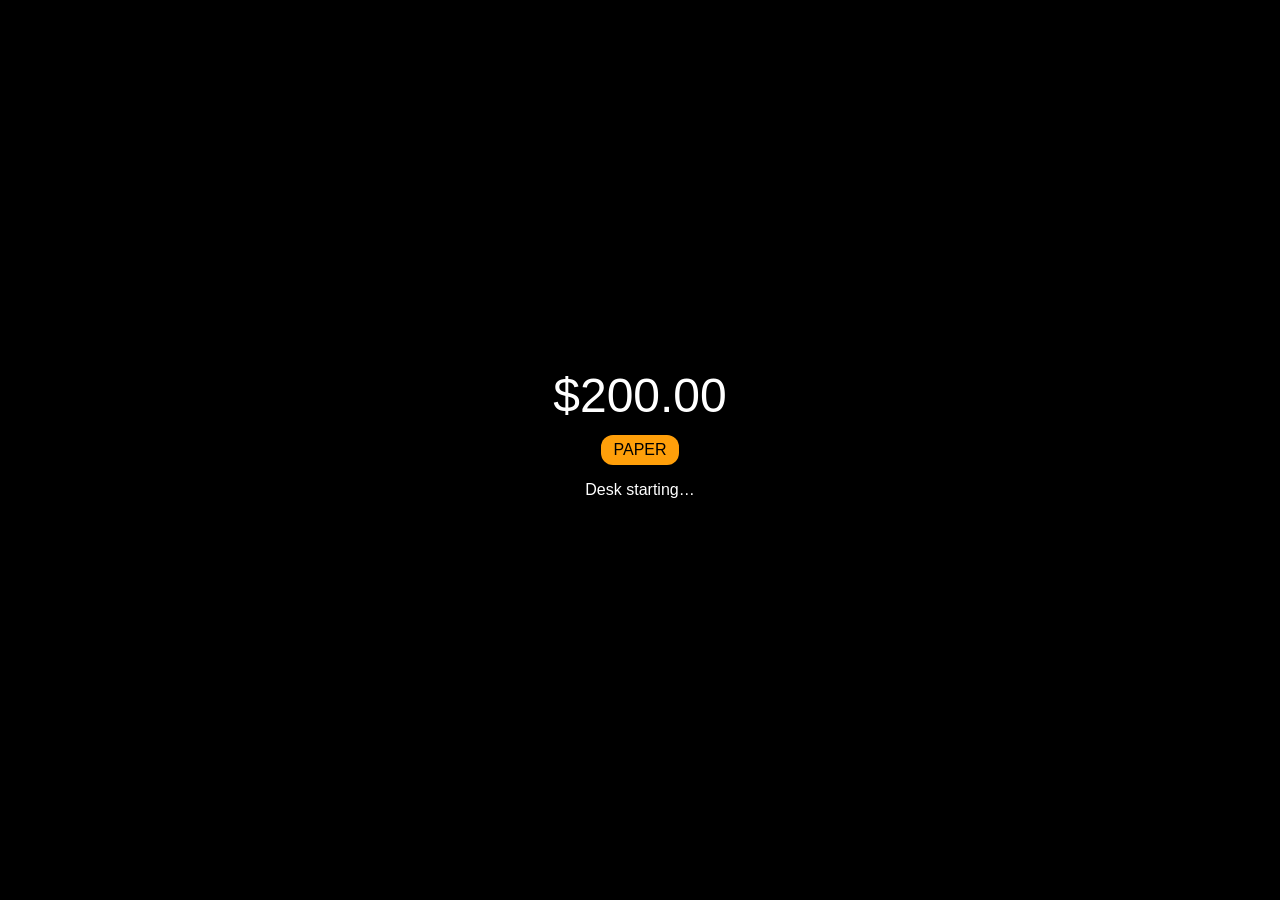
==== index.html @ 4573d561 "Add initial HTML structure for Grok Desk" ====
<!DOCTYPE html>
<html>
<head>
  <meta charset="UTF-8">
  <meta name="viewport" content="width=device-width, initial-scale=1">
  <title>Grok Desk</title>
  <style>
    body { background:#000; color:#fff; font-family:-apple-system,sans-serif; text-align:center; padding-top:40vh; }
    .balance { font-size:48px; }
    .paper { background:#ff9f0a; color:#000; padding:6px 12px; border-radius:12px; display:inline-block; margin-top:12px; }
  </style>
</head>
<body>
  <div class="balance">$200.00</div>
  <div class="paper">PAPER</div>
  <p>Desk starting…</p>
</body>
</html>
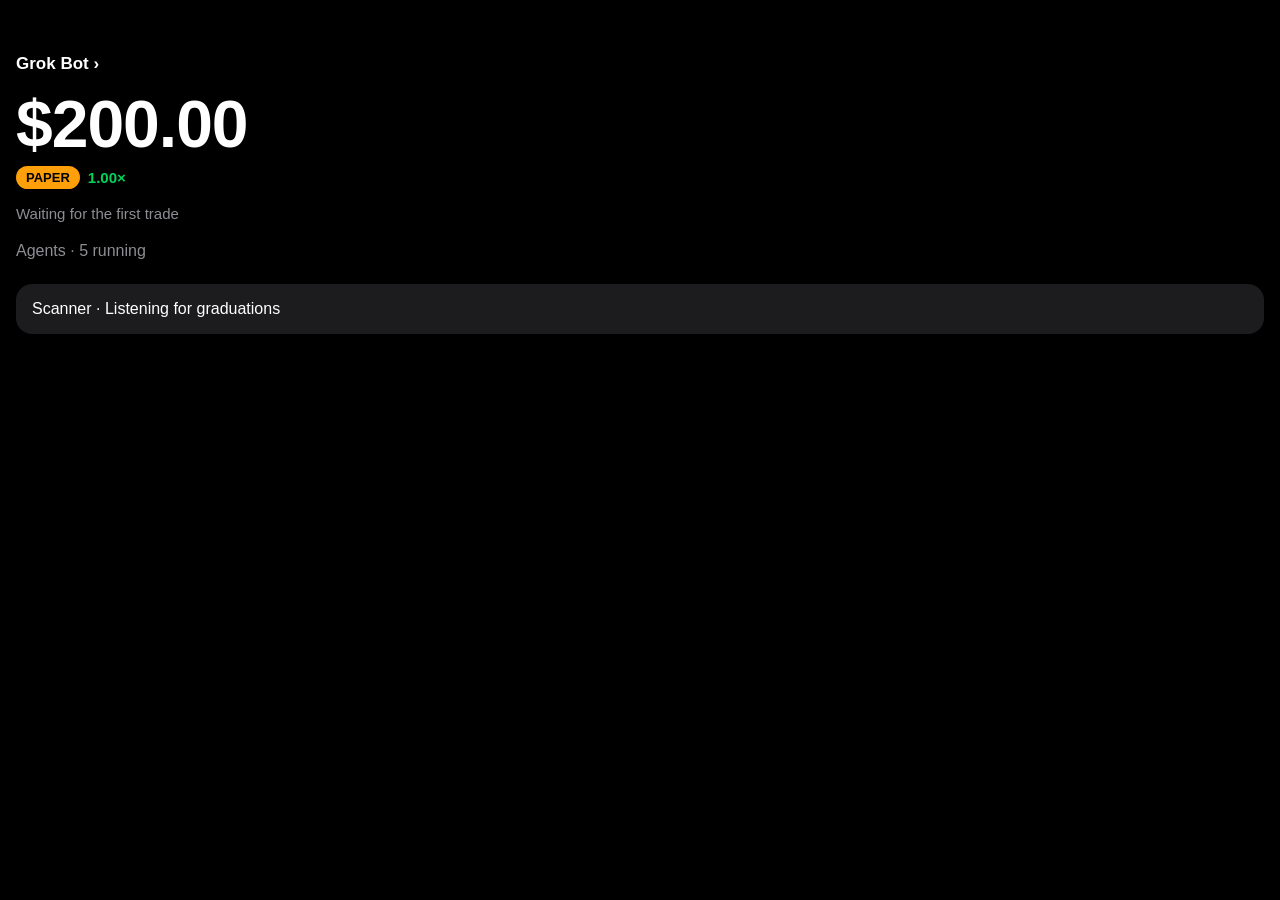
==== commit 5084b561: "Enhance HTML structure and styling for better layout" ====
--- a/index.html
+++ b/index.html
@@ -1,18 +1,40 @@
 <!DOCTYPE html>
-<html>
+<html lang="es">
 <head>
   <meta charset="UTF-8">
-  <meta name="viewport" content="width=device-width, initial-scale=1">
+  <meta name="viewport" content="width=device-width, initial-scale=1, viewport-fit=cover">
+  <meta name="apple-mobile-web-app-capable" content="yes">
+  <meta name="apple-mobile-web-app-status-bar-style" content="black-translucent">
+  <link rel="manifest" href="manifest.json">
   <title>Grok Desk</title>
   <style>
-    body { background:#000; color:#fff; font-family:-apple-system,sans-serif; text-align:center; padding-top:40vh; }
-    .balance { font-size:48px; }
-    .paper { background:#ff9f0a; color:#000; padding:6px 12px; border-radius:12px; display:inline-block; margin-top:12px; }
+    * { box-sizing: border-box; }
+    body { margin: 0; background: #000; color: #fff; font-family: -apple-system, BlinkMacSystemFont, "SF Pro Text", sans-serif; }
+    .navbar { padding: 54px 16px 12px; font-size: 17px; font-weight: 600; }
+    .balance { font-size: 66px; font-weight: 600; padding: 0 16px; font-variant-numeric: tabular-nums; letter-spacing: -1px; }
+    .row { display: flex; align-items: center; gap: 8px; padding: 4px 16px; }
+    .paper { background: #ff9f0a; color: #000; padding: 4px 10px; border-radius: 12px; font-size: 13px; font-weight: 600; }
+    .mult { color: #00d35a; font-size: 15px; font-weight: 600; }
+    .status { padding: 12px 16px; color: rgba(235,235,245,0.6); font-size: 15px; }
+    .agents { padding: 8px 16px; color: rgba(235,235,245,0.6); }
+    .card { margin: 16px; background: #1c1c1e; border-radius: 16px; padding: 16px; }
   </style>
 </head>
 <body>
-  <div class="balance">$200.00</div>
-  <div class="paper">PAPER</div>
-  <p>Desk starting…</p>
+  <div class="navbar">Grok Bot ›</div>
+  <div class="balance" id="balance">$200.00</div>
+  <div class="row">
+    <span class="paper" id="mode">PAPER</span>
+    <span class="mult" id="mult">1.00×</span>
+  </div>
+  <div class="status" id="status">Waiting for the first trade</div>
+  <div class="agents">Agents · 5 running</div>
+  <div class="card">Scanner · Listening for graduations</div>
+  <script>
+    async function refresh() {
+      document.getElementById("status").textContent = "Last check " + new Date().toLocaleTimeString();
+    }
+    setInterval(refresh, 15000);
+  </script>
 </body>
 </html>
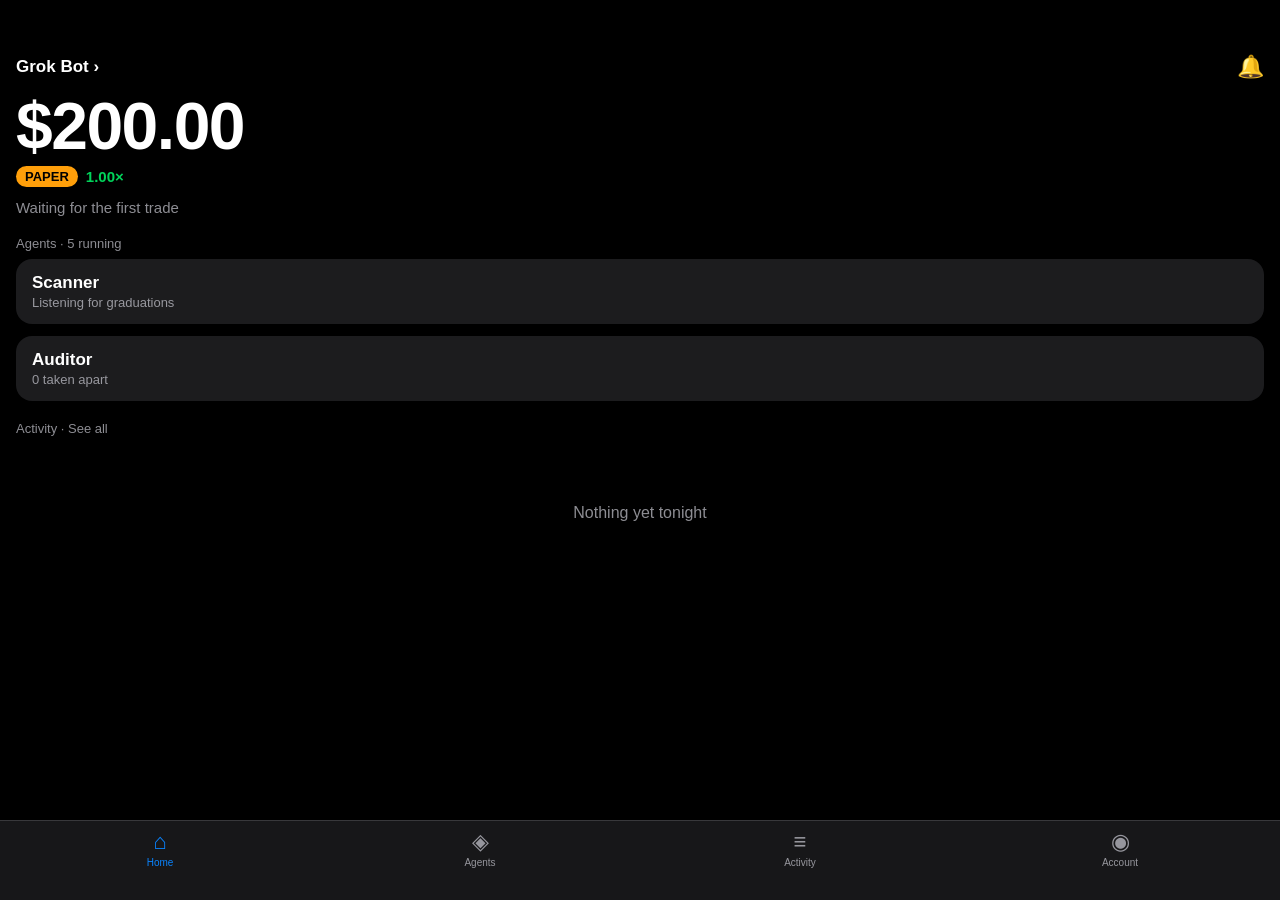
==== commit 89a94ab7: "Update index.html" ====
--- a/index.html
+++ b/index.html
@@ -8,33 +8,75 @@
   <link rel="manifest" href="manifest.json">
   <title>Grok Desk</title>
   <style>
-    * { box-sizing: border-box; }
-    body { margin: 0; background: #000; color: #fff; font-family: -apple-system, BlinkMacSystemFont, "SF Pro Text", sans-serif; }
-    .navbar { padding: 54px 16px 12px; font-size: 17px; font-weight: 600; }
-    .balance { font-size: 66px; font-weight: 600; padding: 0 16px; font-variant-numeric: tabular-nums; letter-spacing: -1px; }
-    .row { display: flex; align-items: center; gap: 8px; padding: 4px 16px; }
-    .paper { background: #ff9f0a; color: #000; padding: 4px 10px; border-radius: 12px; font-size: 13px; font-weight: 600; }
+    * { box-sizing: border-box; -webkit-tap-highlight-color: transparent; }
+    body { margin: 0; background: #000; color: #fff; font-family: -apple-system, BlinkMacSystemFont, "SF Pro Text", sans-serif; padding-bottom: 80px; }
+    .navbar { padding: 54px 16px 8px; font-size: 17px; font-weight: 600; display: flex; justify-content: space-between; align-items: center; }
+    .balance { font-size: 66px; font-weight: 600; padding: 0 16px; font-variant-numeric: tabular-nums; letter-spacing: -1.5px; }
+    .row { display: flex; align-items: center; gap: 8px; padding: 2px 16px 8px; }
+    .paper { background: #ff9f0a; color: #000; padding: 3px 9px; border-radius: 12px; font-size: 13px; font-weight: 600; }
     .mult { color: #00d35a; font-size: 15px; font-weight: 600; }
-    .status { padding: 12px 16px; color: rgba(235,235,245,0.6); font-size: 15px; }
-    .agents { padding: 8px 16px; color: rgba(235,235,245,0.6); }
-    .card { margin: 16px; background: #1c1c1e; border-radius: 16px; padding: 16px; }
+    .status { padding: 4px 16px 12px; color: rgba(235,235,245,0.6); font-size: 15px; }
+    .section-title { padding: 8px 16px; font-size: 13px; color: rgba(235,235,245,0.6); }
+    .card { margin: 0 16px 12px; background: #1c1c1e; border-radius: 16px; padding: 14px 16px; }
+    .card-title { font-size: 17px; font-weight: 600; }
+    .card-sub { font-size: 13px; color: rgba(235,235,245,0.6); margin-top: 2px; }
+    .tabbar { position: fixed; bottom: 0; left: 0; right: 0; height: 80px; background: rgba(28,28,30,0.85); backdrop-filter: blur(20px); display: flex; justify-content: space-around; align-items: flex-start; padding-top: 8px; border-top: 0.5px solid rgba(84,84,88,0.55); }
+    .tab { flex: 1; text-align: center; font-size: 10px; color: rgba(235,235,245,0.6); }
+    .tab.active { color: #0a84ff; }
+    .tab span { display: block; font-size: 22px; margin-bottom: 2px; }
+    .screen { display: none; }
+    .screen.active { display: block; }
+    .empty { text-align: center; padding: 60px 20px; color: rgba(235,235,245,0.6); }
   </style>
 </head>
 <body>
-  <div class="navbar">Grok Bot ›</div>
-  <div class="balance" id="balance">$200.00</div>
-  <div class="row">
-    <span class="paper" id="mode">PAPER</span>
-    <span class="mult" id="mult">1.00×</span>
+  <div id="home" class="screen active">
+    <div class="navbar">Grok Bot › <span style="font-size:22px">🔔</span></div>
+    <div class="balance">$200.00</div>
+    <div class="row"><span class="paper">PAPER</span><span class="mult">1.00×</span></div>
+    <div class="status" id="status">Waiting for the first trade</div>
+    <div class="section-title">Agents · 5 running</div>
+    <div class="card"><div class="card-title">Scanner</div><div class="card-sub">Listening for graduations</div></div>
+    <div class="card"><div class="card-title">Auditor</div><div class="card-sub">0 taken apart</div></div>
+    <div class="section-title">Activity · See all</div>
+    <div class="empty">Nothing yet tonight</div>
   </div>
-  <div class="status" id="status">Waiting for the first trade</div>
-  <div class="agents">Agents · 5 running</div>
-  <div class="card">Scanner · Listening for graduations</div>
+  <div id="agents" class="screen">
+    <div class="navbar">Agents</div>
+    <div class="card"><div class="card-title">Scanner</div><div class="card-sub">running · 0 today</div></div>
+    <div class="card"><div class="card-title">Auditor</div><div class="card-sub">running · 0 today</div></div>
+    <div class="card"><div class="card-title">Analyst</div><div class="card-sub">running · 0 today</div></div>
+    <div class="card"><div class="card-title">Executor</div><div class="card-sub">running · 0 today</div></div>
+    <div class="card"><div class="card-title">Risk</div><div class="card-sub">running · 0 today</div></div>
+  </div>
+  <div id="activity" class="screen">
+    <div class="navbar">Activity</div>
+    <div class="empty">Nothing yet tonight</div>
+  </div>
+  <div id="account" class="screen">
+    <div class="navbar">Account</div>
+    <div class="card"><div class="card-title">Mode</div><div class="card-sub">PAPER</div></div>
+    <div class="card"><div class="card-title">Stack</div><div class="card-sub">$200</div></div>
+    <div class="card"><div class="card-title">Your FOMO profile</div><div class="card-sub">gorbindx</div></div>
+    <div class="card"><div class="card-title">Invite a friend</div><div class="card-sub">https://fomo.family/r/savipww</div></div>
+  </div>
+  <div class="tabbar">
+    <div class="tab active" onclick="show('home')"><span>⌂</span>Home</div>
+    <div class="tab" onclick="show('agents')"><span>◈</span>Agents</div>
+    <div class="tab" onclick="show('activity')"><span>≡</span>Activity</div>
+    <div class="tab" onclick="show('account')"><span>◉</span>Account</div>
+  </div>
   <script>
-    async function refresh() {
-      document.getElementById("status").textContent = "Last check " + new Date().toLocaleTimeString();
+    function show(id) {
+      document.querySelectorAll('.screen').forEach(s => s.classList.remove('active'));
+      document.querySelectorAll('.tab').forEach(t => t.classList.remove('active'));
+      document.getElementById(id).classList.add('active');
+      event.currentTarget.classList.add('active');
     }
-    setInterval(refresh, 15000);
+    setInterval(() => {
+      const s = document.getElementById('status');
+      if (s) s.textContent = 'Last check ' + new Date().toLocaleTimeString();
+    }, 15000);
   </script>
 </body>
 </html>
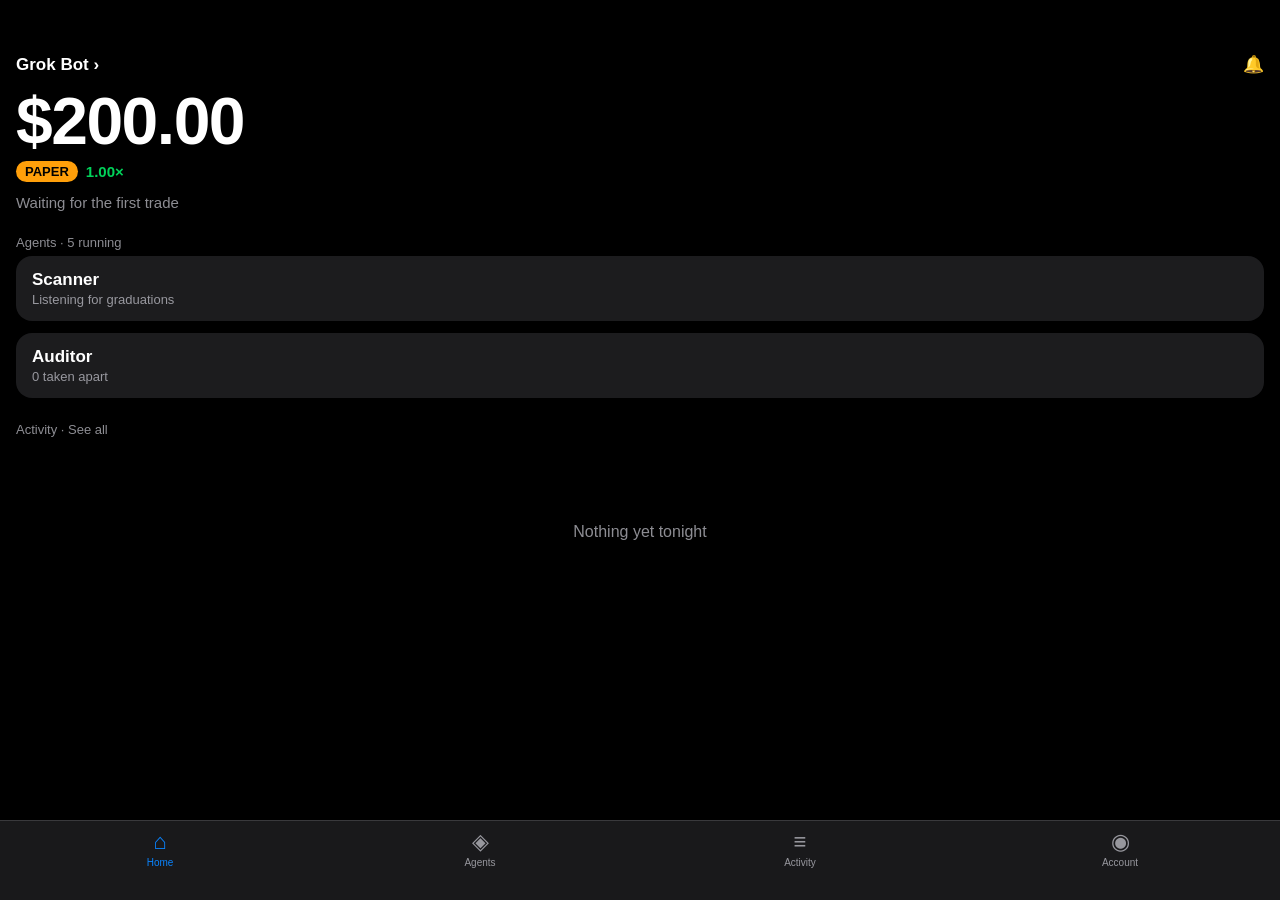
==== commit d4db7542: "Update index.html" ====
--- a/index.html
+++ b/index.html
@@ -5,42 +5,48 @@
   <meta name="viewport" content="width=device-width, initial-scale=1, viewport-fit=cover">
   <meta name="apple-mobile-web-app-capable" content="yes">
   <meta name="apple-mobile-web-app-status-bar-style" content="black-translucent">
-  <link rel="manifest" href="manifest.json">
   <title>Grok Desk</title>
   <style>
     * { box-sizing: border-box; -webkit-tap-highlight-color: transparent; }
-    body { margin: 0; background: #000; color: #fff; font-family: -apple-system, BlinkMacSystemFont, "SF Pro Text", sans-serif; padding-bottom: 80px; }
+    body { margin: 0; background: #000; color: #fff; font-family: -apple-system, BlinkMacSystemFont, "SF Pro Text", sans-serif; padding-bottom: 84px; }
     .navbar { padding: 54px 16px 8px; font-size: 17px; font-weight: 600; display: flex; justify-content: space-between; align-items: center; }
     .balance { font-size: 66px; font-weight: 600; padding: 0 16px; font-variant-numeric: tabular-nums; letter-spacing: -1.5px; }
     .row { display: flex; align-items: center; gap: 8px; padding: 2px 16px 8px; }
     .paper { background: #ff9f0a; color: #000; padding: 3px 9px; border-radius: 12px; font-size: 13px; font-weight: 600; }
     .mult { color: #00d35a; font-size: 15px; font-weight: 600; }
     .status { padding: 4px 16px 12px; color: rgba(235,235,245,0.6); font-size: 15px; }
-    .section-title { padding: 8px 16px; font-size: 13px; color: rgba(235,235,245,0.6); }
+    .section-title { padding: 12px 16px 6px; font-size: 13px; color: rgba(235,235,245,0.6); }
     .card { margin: 0 16px 12px; background: #1c1c1e; border-radius: 16px; padding: 14px 16px; }
     .card-title { font-size: 17px; font-weight: 600; }
     .card-sub { font-size: 13px; color: rgba(235,235,245,0.6); margin-top: 2px; }
-    .tabbar { position: fixed; bottom: 0; left: 0; right: 0; height: 80px; background: rgba(28,28,30,0.85); backdrop-filter: blur(20px); display: flex; justify-content: space-around; align-items: flex-start; padding-top: 8px; border-top: 0.5px solid rgba(84,84,88,0.55); }
+    .tabbar { position: fixed; bottom: 0; left: 0; right: 0; height: 80px; background: rgba(28,28,30,0.92); backdrop-filter: blur(20px); display: flex; justify-content: space-around; align-items: flex-start; padding-top: 8px; border-top: 0.5px solid rgba(84,84,88,0.55); z-index: 10; }
     .tab { flex: 1; text-align: center; font-size: 10px; color: rgba(235,235,245,0.6); }
     .tab.active { color: #0a84ff; }
     .tab span { display: block; font-size: 22px; margin-bottom: 2px; }
     .screen { display: none; }
     .screen.active { display: block; }
-    .empty { text-align: center; padding: 60px 20px; color: rgba(235,235,245,0.6); }
+    .empty { text-align: center; padding: 80px 20px; color: rgba(235,235,245,0.6); }
+    .btn { display: block; margin: 16px; background: #0a84ff; color: #fff; text-align: center; padding: 14px; border-radius: 12px; font-weight: 600; text-decoration: none; }
+    .layer { display: flex; justify-content: space-between; padding: 10px 0; border-bottom: 0.5px solid rgba(84,84,88,0.4); }
+    .ok { color: #00d35a; }
+    .red { color: #ff453a; }
   </style>
 </head>
 <body>
+  <!-- HOME -->
   <div id="home" class="screen active">
-    <div class="navbar">Grok Bot › <span style="font-size:22px">🔔</span></div>
+    <div class="navbar">Grok Bot › <span>🔔</span></div>
     <div class="balance">$200.00</div>
     <div class="row"><span class="paper">PAPER</span><span class="mult">1.00×</span></div>
     <div class="status" id="status">Waiting for the first trade</div>
     <div class="section-title">Agents · 5 running</div>
-    <div class="card"><div class="card-title">Scanner</div><div class="card-sub">Listening for graduations</div></div>
-    <div class="card"><div class="card-title">Auditor</div><div class="card-sub">0 taken apart</div></div>
+    <div class="card" onclick="show('auditor')"><div class="card-title">Scanner</div><div class="card-sub">Listening for graduations</div></div>
+    <div class="card" onclick="show('auditor')"><div class="card-title">Auditor</div><div class="card-sub">0 taken apart</div></div>
     <div class="section-title">Activity · See all</div>
     <div class="empty">Nothing yet tonight</div>
   </div>
+
+  <!-- AGENTS -->
   <div id="agents" class="screen">
     <div class="navbar">Agents</div>
     <div class="card"><div class="card-title">Scanner</div><div class="card-sub">running · 0 today</div></div>
@@ -49,29 +55,64 @@
     <div class="card"><div class="card-title">Executor</div><div class="card-sub">running · 0 today</div></div>
     <div class="card"><div class="card-title">Risk</div><div class="card-sub">running · 0 today</div></div>
   </div>
+
+  <!-- ACTIVITY -->
   <div id="activity" class="screen">
     <div class="navbar">Activity</div>
     <div class="empty">Nothing yet tonight</div>
   </div>
+
+  <!-- ACCOUNT -->
   <div id="account" class="screen">
     <div class="navbar">Account</div>
     <div class="card"><div class="card-title">Mode</div><div class="card-sub">PAPER</div></div>
     <div class="card"><div class="card-title">Stack</div><div class="card-sub">$200</div></div>
     <div class="card"><div class="card-title">Your FOMO profile</div><div class="card-sub">gorbindx</div></div>
     <div class="card"><div class="card-title">Invite a friend</div><div class="card-sub">https://fomo.family/r/savipww</div></div>
+    <div class="card"><div class="card-title">Telegram</div><div class="card-sub">connected · @gorbobot</div></div>
   </div>
+
+  <!-- AUDITOR (example) -->
+  <div id="auditor" class="screen">
+    <div class="navbar">Auditor</div>
+    <div class="card">
+      <div class="card-title">Example Coin</div>
+      <div class="card-sub">8/8 cleared</div>
+      <div class="layer"><span>1 Mint authority</span><span class="ok">Revoked</span></div>
+      <div class="layer"><span>2 Freeze authority</span><span class="ok">Revoked</span></div>
+      <div class="layer"><span>3 Dev wallet</span><span class="ok">0.9% · sold 0</span></div>
+      <div class="layer"><span>4 Top 10</span><span class="ok">16.8%</span></div>
+      <div class="layer"><span>5 Liquidity</span><span class="ok">100% burned</span></div>
+      <div class="layer"><span>6 Pool age</span><span class="ok">43m</span></div>
+      <div class="layer"><span>7 Bundled</span><span class="ok">None</span></div>
+      <div class="layer"><span>8 Delegations</span><span class="ok">None</span></div>
+    </div>
+    <a class="btn" href="https://fomo.family/r/savipww">Open on FOMO</a>
+  </div>
+
+  <!-- COIN (example) -->
+  <div id="coin" class="screen">
+    <div class="navbar">Coin</div>
+    <div class="balance" style="font-size:48px">$0.00123</div>
+    <div class="status">▲ 12% since entry</div>
+    <div class="card"><div class="card-title">Your position</div><div class="card-sub">$16 in · Executor</div></div>
+    <a class="btn" href="https://fomo.family/r/savipww">Buy on FOMO</a>
+  </div>
+
   <div class="tabbar">
     <div class="tab active" onclick="show('home')"><span>⌂</span>Home</div>
     <div class="tab" onclick="show('agents')"><span>◈</span>Agents</div>
     <div class="tab" onclick="show('activity')"><span>≡</span>Activity</div>
     <div class="tab" onclick="show('account')"><span>◉</span>Account</div>
   </div>
+
   <script>
     function show(id) {
       document.querySelectorAll('.screen').forEach(s => s.classList.remove('active'));
       document.querySelectorAll('.tab').forEach(t => t.classList.remove('active'));
-      document.getElementById(id).classList.add('active');
-      event.currentTarget.classList.add('active');
+      const el = document.getElementById(id);
+      if (el) el.classList.add('active');
+      if (event && event.currentTarget) event.currentTarget.classList.add('active');
     }
     setInterval(() => {
       const s = document.getElementById('status');
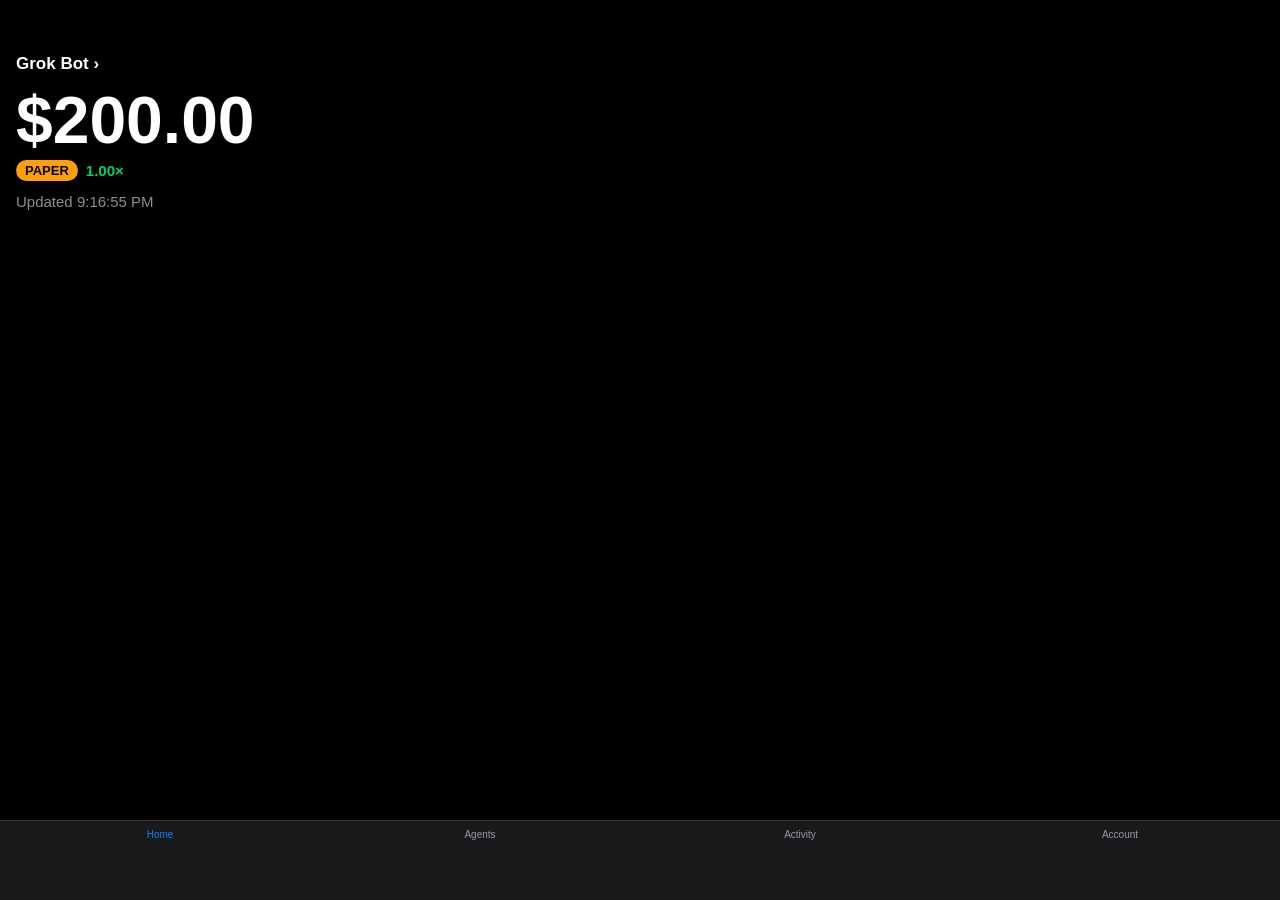
==== commit ac9a184e: "Refactor index.html for improved structure and clarity" ====
--- a/index.html
+++ b/index.html
@@ -4,120 +4,52 @@
   <meta charset="UTF-8">
   <meta name="viewport" content="width=device-width, initial-scale=1, viewport-fit=cover">
   <meta name="apple-mobile-web-app-capable" content="yes">
-  <meta name="apple-mobile-web-app-status-bar-style" content="black-translucent">
   <title>Grok Desk</title>
   <style>
-    * { box-sizing: border-box; -webkit-tap-highlight-color: transparent; }
-    body { margin: 0; background: #000; color: #fff; font-family: -apple-system, BlinkMacSystemFont, "SF Pro Text", sans-serif; padding-bottom: 84px; }
-    .navbar { padding: 54px 16px 8px; font-size: 17px; font-weight: 600; display: flex; justify-content: space-between; align-items: center; }
-    .balance { font-size: 66px; font-weight: 600; padding: 0 16px; font-variant-numeric: tabular-nums; letter-spacing: -1.5px; }
+    * { box-sizing: border-box; }
+    body { margin: 0; background: #000; color: #fff; font-family: -apple-system, BlinkMacSystemFont, sans-serif; padding-bottom: 84px; }
+    .navbar { padding: 54px 16px 8px; font-size: 17px; font-weight: 600; }
+    .balance { font-size: 66px; font-weight: 600; padding: 0 16px; font-variant-numeric: tabular-nums; }
     .row { display: flex; align-items: center; gap: 8px; padding: 2px 16px 8px; }
     .paper { background: #ff9f0a; color: #000; padding: 3px 9px; border-radius: 12px; font-size: 13px; font-weight: 600; }
     .mult { color: #00d35a; font-size: 15px; font-weight: 600; }
     .status { padding: 4px 16px 12px; color: rgba(235,235,245,0.6); font-size: 15px; }
-    .section-title { padding: 12px 16px 6px; font-size: 13px; color: rgba(235,235,245,0.6); }
-    .card { margin: 0 16px 12px; background: #1c1c1e; border-radius: 16px; padding: 14px 16px; }
-    .card-title { font-size: 17px; font-weight: 600; }
-    .card-sub { font-size: 13px; color: rgba(235,235,245,0.6); margin-top: 2px; }
-    .tabbar { position: fixed; bottom: 0; left: 0; right: 0; height: 80px; background: rgba(28,28,30,0.92); backdrop-filter: blur(20px); display: flex; justify-content: space-around; align-items: flex-start; padding-top: 8px; border-top: 0.5px solid rgba(84,84,88,0.55); z-index: 10; }
+    .tabbar { position: fixed; bottom: 0; left: 0; right: 0; height: 80px; background: rgba(28,28,30,0.92); display: flex; justify-content: space-around; padding-top: 8px; border-top: 0.5px solid rgba(84,84,88,0.55); }
     .tab { flex: 1; text-align: center; font-size: 10px; color: rgba(235,235,245,0.6); }
     .tab.active { color: #0a84ff; }
-    .tab span { display: block; font-size: 22px; margin-bottom: 2px; }
-    .screen { display: none; }
-    .screen.active { display: block; }
-    .empty { text-align: center; padding: 80px 20px; color: rgba(235,235,245,0.6); }
-    .btn { display: block; margin: 16px; background: #0a84ff; color: #fff; text-align: center; padding: 14px; border-radius: 12px; font-weight: 600; text-decoration: none; }
-    .layer { display: flex; justify-content: space-between; padding: 10px 0; border-bottom: 0.5px solid rgba(84,84,88,0.4); }
-    .ok { color: #00d35a; }
-    .red { color: #ff453a; }
   </style>
 </head>
 <body>
-  <!-- HOME -->
-  <div id="home" class="screen active">
-    <div class="navbar">Grok Bot › <span>🔔</span></div>
-    <div class="balance">$200.00</div>
-    <div class="row"><span class="paper">PAPER</span><span class="mult">1.00×</span></div>
-    <div class="status" id="status">Waiting for the first trade</div>
-    <div class="section-title">Agents · 5 running</div>
-    <div class="card" onclick="show('auditor')"><div class="card-title">Scanner</div><div class="card-sub">Listening for graduations</div></div>
-    <div class="card" onclick="show('auditor')"><div class="card-title">Auditor</div><div class="card-sub">0 taken apart</div></div>
-    <div class="section-title">Activity · See all</div>
-    <div class="empty">Nothing yet tonight</div>
+  <div class="navbar">Grok Bot ›</div>
+  <div class="balance" id="balance">$200.00</div>
+  <div class="row">
+    <span class="paper" id="mode">PAPER</span>
+    <span class="mult" id="mult">1.00×</span>
   </div>
-
-  <!-- AGENTS -->
-  <div id="agents" class="screen">
-    <div class="navbar">Agents</div>
-    <div class="card"><div class="card-title">Scanner</div><div class="card-sub">running · 0 today</div></div>
-    <div class="card"><div class="card-title">Auditor</div><div class="card-sub">running · 0 today</div></div>
-    <div class="card"><div class="card-title">Analyst</div><div class="card-sub">running · 0 today</div></div>
-    <div class="card"><div class="card-title">Executor</div><div class="card-sub">running · 0 today</div></div>
-    <div class="card"><div class="card-title">Risk</div><div class="card-sub">running · 0 today</div></div>
-  </div>
-
-  <!-- ACTIVITY -->
-  <div id="activity" class="screen">
-    <div class="navbar">Activity</div>
-    <div class="empty">Nothing yet tonight</div>
-  </div>
-
-  <!-- ACCOUNT -->
-  <div id="account" class="screen">
-    <div class="navbar">Account</div>
-    <div class="card"><div class="card-title">Mode</div><div class="card-sub">PAPER</div></div>
-    <div class="card"><div class="card-title">Stack</div><div class="card-sub">$200</div></div>
-    <div class="card"><div class="card-title">Your FOMO profile</div><div class="card-sub">gorbindx</div></div>
-    <div class="card"><div class="card-title">Invite a friend</div><div class="card-sub">https://fomo.family/r/savipww</div></div>
-    <div class="card"><div class="card-title">Telegram</div><div class="card-sub">connected · @gorbobot</div></div>
-  </div>
-
-  <!-- AUDITOR (example) -->
-  <div id="auditor" class="screen">
-    <div class="navbar">Auditor</div>
-    <div class="card">
-      <div class="card-title">Example Coin</div>
-      <div class="card-sub">8/8 cleared</div>
-      <div class="layer"><span>1 Mint authority</span><span class="ok">Revoked</span></div>
-      <div class="layer"><span>2 Freeze authority</span><span class="ok">Revoked</span></div>
-      <div class="layer"><span>3 Dev wallet</span><span class="ok">0.9% · sold 0</span></div>
-      <div class="layer"><span>4 Top 10</span><span class="ok">16.8%</span></div>
-      <div class="layer"><span>5 Liquidity</span><span class="ok">100% burned</span></div>
-      <div class="layer"><span>6 Pool age</span><span class="ok">43m</span></div>
-      <div class="layer"><span>7 Bundled</span><span class="ok">None</span></div>
-      <div class="layer"><span>8 Delegations</span><span class="ok">None</span></div>
-    </div>
-    <a class="btn" href="https://fomo.family/r/savipww">Open on FOMO</a>
-  </div>
-
-  <!-- COIN (example) -->
-  <div id="coin" class="screen">
-    <div class="navbar">Coin</div>
-    <div class="balance" style="font-size:48px">$0.00123</div>
-    <div class="status">▲ 12% since entry</div>
-    <div class="card"><div class="card-title">Your position</div><div class="card-sub">$16 in · Executor</div></div>
-    <a class="btn" href="https://fomo.family/r/savipww">Buy on FOMO</a>
-  </div>
+  <div class="status" id="status">Loading…</div>
 
   <div class="tabbar">
-    <div class="tab active" onclick="show('home')"><span>⌂</span>Home</div>
-    <div class="tab" onclick="show('agents')"><span>◈</span>Agents</div>
-    <div class="tab" onclick="show('activity')"><span>≡</span>Activity</div>
-    <div class="tab" onclick="show('account')"><span>◉</span>Account</div>
+    <div class="tab active">Home</div>
+    <div class="tab">Agents</div>
+    <div class="tab">Activity</div>
+    <div class="tab">Account</div>
   </div>
 
   <script>
-    function show(id) {
-      document.querySelectorAll('.screen').forEach(s => s.classList.remove('active'));
-      document.querySelectorAll('.tab').forEach(t => t.classList.remove('active'));
-      const el = document.getElementById(id);
-      if (el) el.classList.add('active');
-      if (event && event.currentTarget) event.currentTarget.classList.add('active');
+    async function load() {
+      try {
+        const r = await fetch('state.json?' + Date.now());
+        const s = await r.json();
+        document.getElementById('balance').textContent = '$' + s.balance.toFixed(2);
+        document.getElementById('mode').textContent = s.mode;
+        document.getElementById('mult').textContent = s.multiplier.toFixed(2) + '×';
+        document.getElementById('status').textContent = 'Updated ' + new Date(s.ts * 1000).toLocaleTimeString();
+      } catch (e) {
+        document.getElementById('status').textContent = 'Offline · retrying';
+      }
     }
-    setInterval(() => {
-      const s = document.getElementById('status');
-      if (s) s.textContent = 'Last check ' + new Date().toLocaleTimeString();
-    }, 15000);
+    load();
+    setInterval(load, 15000);
   </script>
 </body>
 </html>
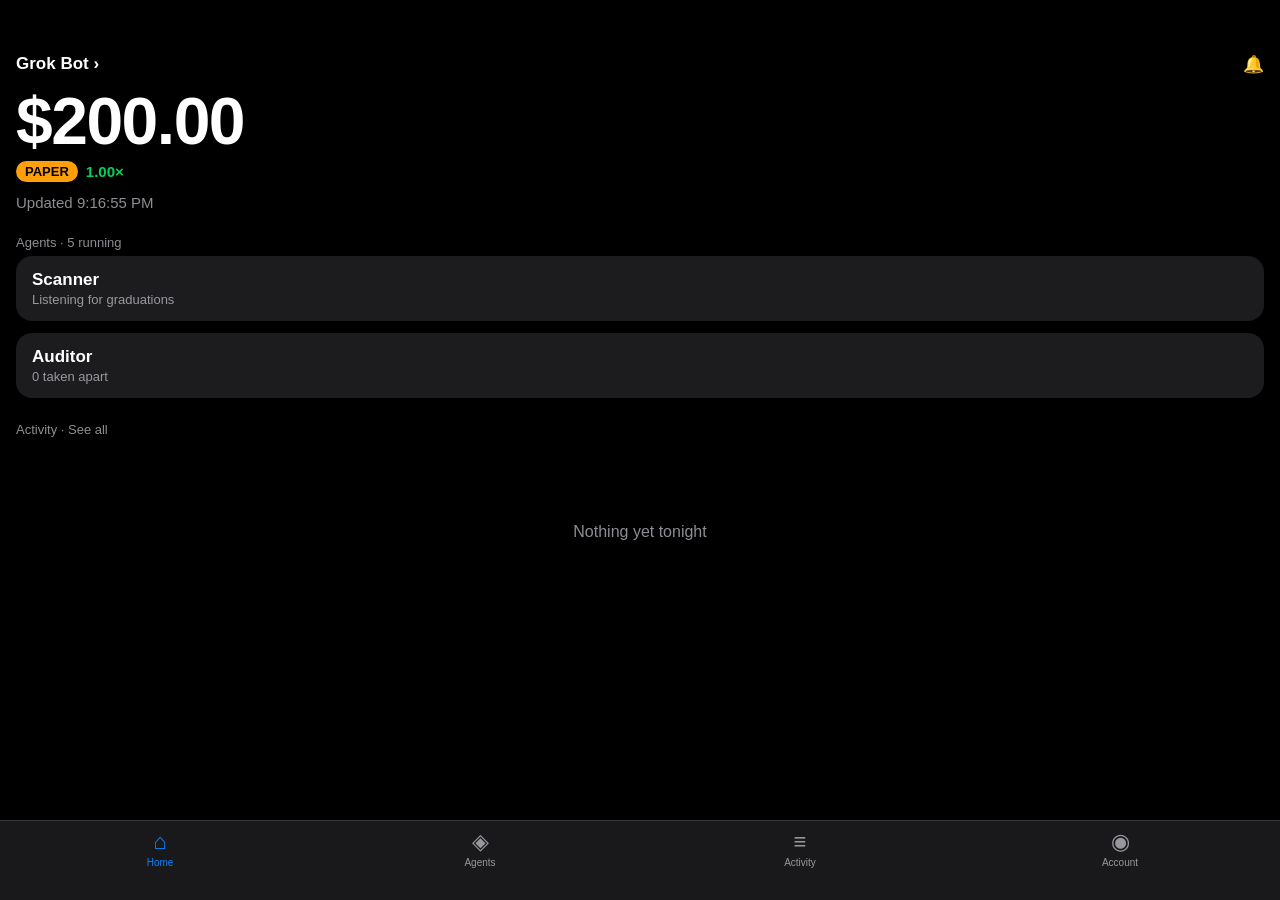
==== commit f979b3a0: "Refactor index.html for layout and style enhancements Updated styles and structure for improved layo" ====
--- a/index.html
+++ b/index.html
@@ -4,46 +4,116 @@
   <meta charset="UTF-8">
   <meta name="viewport" content="width=device-width, initial-scale=1, viewport-fit=cover">
   <meta name="apple-mobile-web-app-capable" content="yes">
+  <meta name="apple-mobile-web-app-status-bar-style" content="black-translucent">
   <title>Grok Desk</title>
   <style>
-    * { box-sizing: border-box; }
-    body { margin: 0; background: #000; color: #fff; font-family: -apple-system, BlinkMacSystemFont, sans-serif; padding-bottom: 84px; }
-    .navbar { padding: 54px 16px 8px; font-size: 17px; font-weight: 600; }
-    .balance { font-size: 66px; font-weight: 600; padding: 0 16px; font-variant-numeric: tabular-nums; }
+    * { box-sizing: border-box; -webkit-tap-highlight-color: transparent; }
+    body { margin: 0; background: #000; color: #fff; font-family: -apple-system, BlinkMacSystemFont, "SF Pro Text", sans-serif; padding-bottom: 84px; }
+    .navbar { padding: 54px 16px 8px; font-size: 17px; font-weight: 600; display: flex; justify-content: space-between; }
+    .balance { font-size: 66px; font-weight: 600; padding: 0 16px; font-variant-numeric: tabular-nums; letter-spacing: -1.5px; }
     .row { display: flex; align-items: center; gap: 8px; padding: 2px 16px 8px; }
     .paper { background: #ff9f0a; color: #000; padding: 3px 9px; border-radius: 12px; font-size: 13px; font-weight: 600; }
     .mult { color: #00d35a; font-size: 15px; font-weight: 600; }
     .status { padding: 4px 16px 12px; color: rgba(235,235,245,0.6); font-size: 15px; }
-    .tabbar { position: fixed; bottom: 0; left: 0; right: 0; height: 80px; background: rgba(28,28,30,0.92); display: flex; justify-content: space-around; padding-top: 8px; border-top: 0.5px solid rgba(84,84,88,0.55); }
-    .tab { flex: 1; text-align: center; font-size: 10px; color: rgba(235,235,245,0.6); }
+    .section-title { padding: 12px 16px 6px; font-size: 13px; color: rgba(235,235,245,0.6); }
+    .card { margin: 0 16px 12px; background: #1c1c1e; border-radius: 16px; padding: 14px 16px; }
+    .card-title { font-size: 17px; font-weight: 600; }
+    .card-sub { font-size: 13px; color: rgba(235,235,245,0.6); margin-top: 2px; }
+    .tabbar { position: fixed; bottom: 0; left: 0; right: 0; height: 80px; background: rgba(28,28,30,0.92); backdrop-filter: blur(20px); display: flex; justify-content: space-around; padding-top: 8px; border-top: 0.5px solid rgba(84,84,88,0.55); z-index: 10; }
+    .tab { flex: 1; text-align: center; font-size: 10px; color: rgba(235,235,245,0.6); cursor: pointer; }
     .tab.active { color: #0a84ff; }
+    .tab span { display: block; font-size: 22px; margin-bottom: 2px; }
+    .screen { display: none; }
+    .screen.active { display: block; }
+    .empty { text-align: center; padding: 80px 20px; color: rgba(235,235,245,0.6); }
+    .btn { display: block; margin: 16px; background: #0a84ff; color: #fff; text-align: center; padding: 14px; border-radius: 12px; font-weight: 600; text-decoration: none; }
+    .layer { display: flex; justify-content: space-between; padding: 10px 0; border-bottom: 0.5px solid rgba(84,84,88,0.4); }
+    .ok { color: #00d35a; }
   </style>
 </head>
 <body>
-  <div class="navbar">Grok Bot ›</div>
-  <div class="balance" id="balance">$200.00</div>
-  <div class="row">
-    <span class="paper" id="mode">PAPER</span>
-    <span class="mult" id="mult">1.00×</span>
+  <div id="home" class="screen active">
+    <div class="navbar">Grok Bot › <span>🔔</span></div>
+    <div class="balance" id="balance">$200.00</div>
+    <div class="row"><span class="paper" id="mode">PAPER</span><span class="mult" id="mult">1.00×</span></div>
+    <div class="status" id="status">Loading…</div>
+    <div class="section-title">Agents · 5 running</div>
+    <div class="card"><div class="card-title">Scanner</div><div class="card-sub">Listening for graduations</div></div>
+    <div class="card"><div class="card-title">Auditor</div><div class="card-sub">0 taken apart</div></div>
+    <div class="section-title">Activity · See all</div>
+    <div class="empty">Nothing yet tonight</div>
   </div>
-  <div class="status" id="status">Loading…</div>
+
+  <div id="agents" class="screen">
+    <div class="navbar">Agents</div>
+    <div class="card"><div class="card-title">Scanner</div><div class="card-sub">running</div></div>
+    <div class="card"><div class="card-title">Auditor</div><div class="card-sub">running</div></div>
+    <div class="card"><div class="card-title">Analyst</div><div class="card-sub">running</div></div>
+    <div class="card"><div class="card-title">Executor</div><div class="card-sub">running</div></div>
+    <div class="card"><div class="card-title">Risk</div><div class="card-sub">running</div></div>
+  </div>
+
+  <div id="activity" class="screen">
+    <div class="navbar">Activity</div>
+    <div class="empty">Nothing yet tonight</div>
+  </div>
+
+  <div id="account" class="screen">
+    <div class="navbar">Account</div>
+    <div class="card"><div class="card-title">Mode</div><div class="card-sub" id="acc-mode">PAPER</div></div>
+    <div class="card"><div class="card-title">Stack</div><div class="card-sub" id="acc-stack">$200</div></div>
+    <div class="card"><div class="card-title">Your FOMO profile</div><div class="card-sub">gorbindx</div></div>
+    <div class="card"><div class="card-title">Invite a friend</div><div class="card-sub">https://fomo.family/r/savipww</div></div>
+    <div class="card"><div class="card-title">Telegram</div><div class="card-sub">@gorbobot</div></div>
+  </div>
+
+  <div id="auditor" class="screen">
+    <div class="navbar">Auditor</div>
+    <div class="card">
+      <div class="card-title">Example</div>
+      <div class="layer"><span>1 Mint</span><span class="ok">Revoked</span></div>
+      <div class="layer"><span>2 Freeze</span><span class="ok">Revoked</span></div>
+      <div class="layer"><span>3 Dev</span><span class="ok">0.9%</span></div>
+      <div class="layer"><span>4 Top 10</span><span class="ok">16%</span></div>
+      <div class="layer"><span>5 LP</span><span class="ok">100% burned</span></div>
+      <div class="layer"><span>6 Age</span><span class="ok">43m</span></div>
+      <div class="layer"><span>7 Bundled</span><span class="ok">None</span></div>
+      <div class="layer"><span>8 Delegations</span><span class="ok">None</span></div>
+    </div>
+    <a class="btn" href="https://fomo.family/r/savipww">Open on FOMO</a>
+  </div>
 
   <div class="tabbar">
-    <div class="tab active">Home</div>
-    <div class="tab">Agents</div>
-    <div class="tab">Activity</div>
-    <div class="tab">Account</div>
+    <div class="tab active" data-screen="home"><span>⌂</span>Home</div>
+    <div class="tab" data-screen="agents"><span>◈</span>Agents</div>
+    <div class="tab" data-screen="activity"><span>≡</span>Activity</div>
+    <div class="tab" data-screen="account"><span>◉</span>Account</div>
   </div>
 
   <script>
+    function show(id) {
+      document.querySelectorAll('.screen').forEach(s => s.classList.remove('active'));
+      document.querySelectorAll('.tab').forEach(t => t.classList.remove('active'));
+      const el = document.getElementById(id);
+      if (el) el.classList.add('active');
+      document.querySelector(`.tab[data-screen="${id}"]`)?.classList.add('active');
+    }
+    document.querySelectorAll('.tab').forEach(t => {
+      t.onclick = () => show(t.dataset.screen);
+    });
+
     async function load() {
       try {
         const r = await fetch('state.json?' + Date.now());
         const s = await r.json();
-        document.getElementById('balance').textContent = '$' + s.balance.toFixed(2);
-        document.getElementById('mode').textContent = s.mode;
-        document.getElementById('mult').textContent = s.multiplier.toFixed(2) + '×';
-        document.getElementById('status').textContent = 'Updated ' + new Date(s.ts * 1000).toLocaleTimeString();
+        document.getElementById('balance').textContent = '$' + Number(s.balance).toFixed(2);
+        document.getElementById('mode').textContent = s.mode || 'PAPER';
+        document.getElementById('mult').textContent = (s.multiplier || 1).toFixed(2) + '×';
+        document.getElementById('status').textContent = 'Updated ' + new Date((s.ts || Date.now()/1000) * 1000).toLocaleTimeString();
+        const acc = document.getElementById('acc-mode');
+        if (acc) acc.textContent = s.mode || 'PAPER';
+        const st = document.getElementById('acc-stack');
+        if (st) st.textContent = '$' + Number(s.balance).toFixed(0);
       } catch (e) {
         document.getElementById('status').textContent = 'Offline · retrying';
       }
